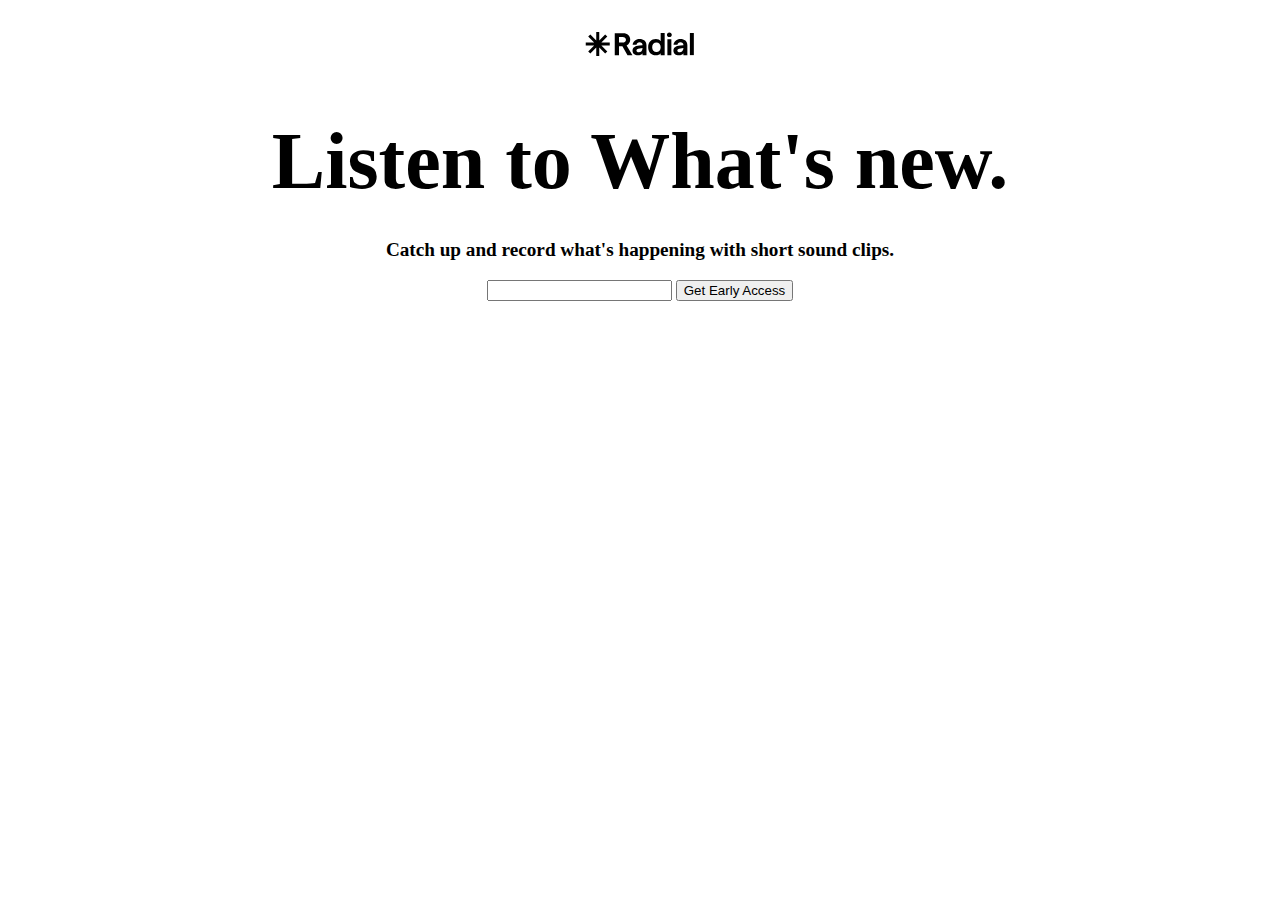
==== index.html @ d4fc0316 "first commit" ====
<!DOCTYPE html>
<html lang="en">
  <head>
    <meta charset="UTF-8" />
    <meta http-equiv="X-UA-Compatible" content="IE=edge" />
    <meta name="viewport" content="width=device-width, initial-scale=1.0" />
    <link rel="stylesheet" href="style.css" />
    <title>Radial FM</title>
  </head>
  <body>
    <div class="container">
      <header>
        <img src="./assets/radial.svg" alt="" class="radial-img" />
      </header>
      <div class="heading text-center">
        <h1>Listen to What's new.</h1>
        <p>Catch up and record what's happening with short sound clips.</p>
      </div>
      <div class="get-access">
        <input type="your email" class="get-access-input" />
        <button class="get-access-btn">Get Early Access</button>
      </div>
    </div>
  </body>
</html>
---- style.css ----
.* {
  padding: 0px;
  margin: 0px;
  box-sizing: border-box;
}

.container {
  max-width: 70vw;
  margin: 0 auto;
}

.text-center {
  text-align: center;
}

.radial-img {
  width: 100%;
  height: 1.5rem;
  padding: 1.5rem 0rem;
}

.heading h1 {
  font-weight: bolder;
  font-size: 5rem;
  margin: 2rem;
}

.heading p {
  font-weight: bolder;
  font-size: 1.2rem;
}

.get-access {
  text-align: center;
}
.get-access-input {
}
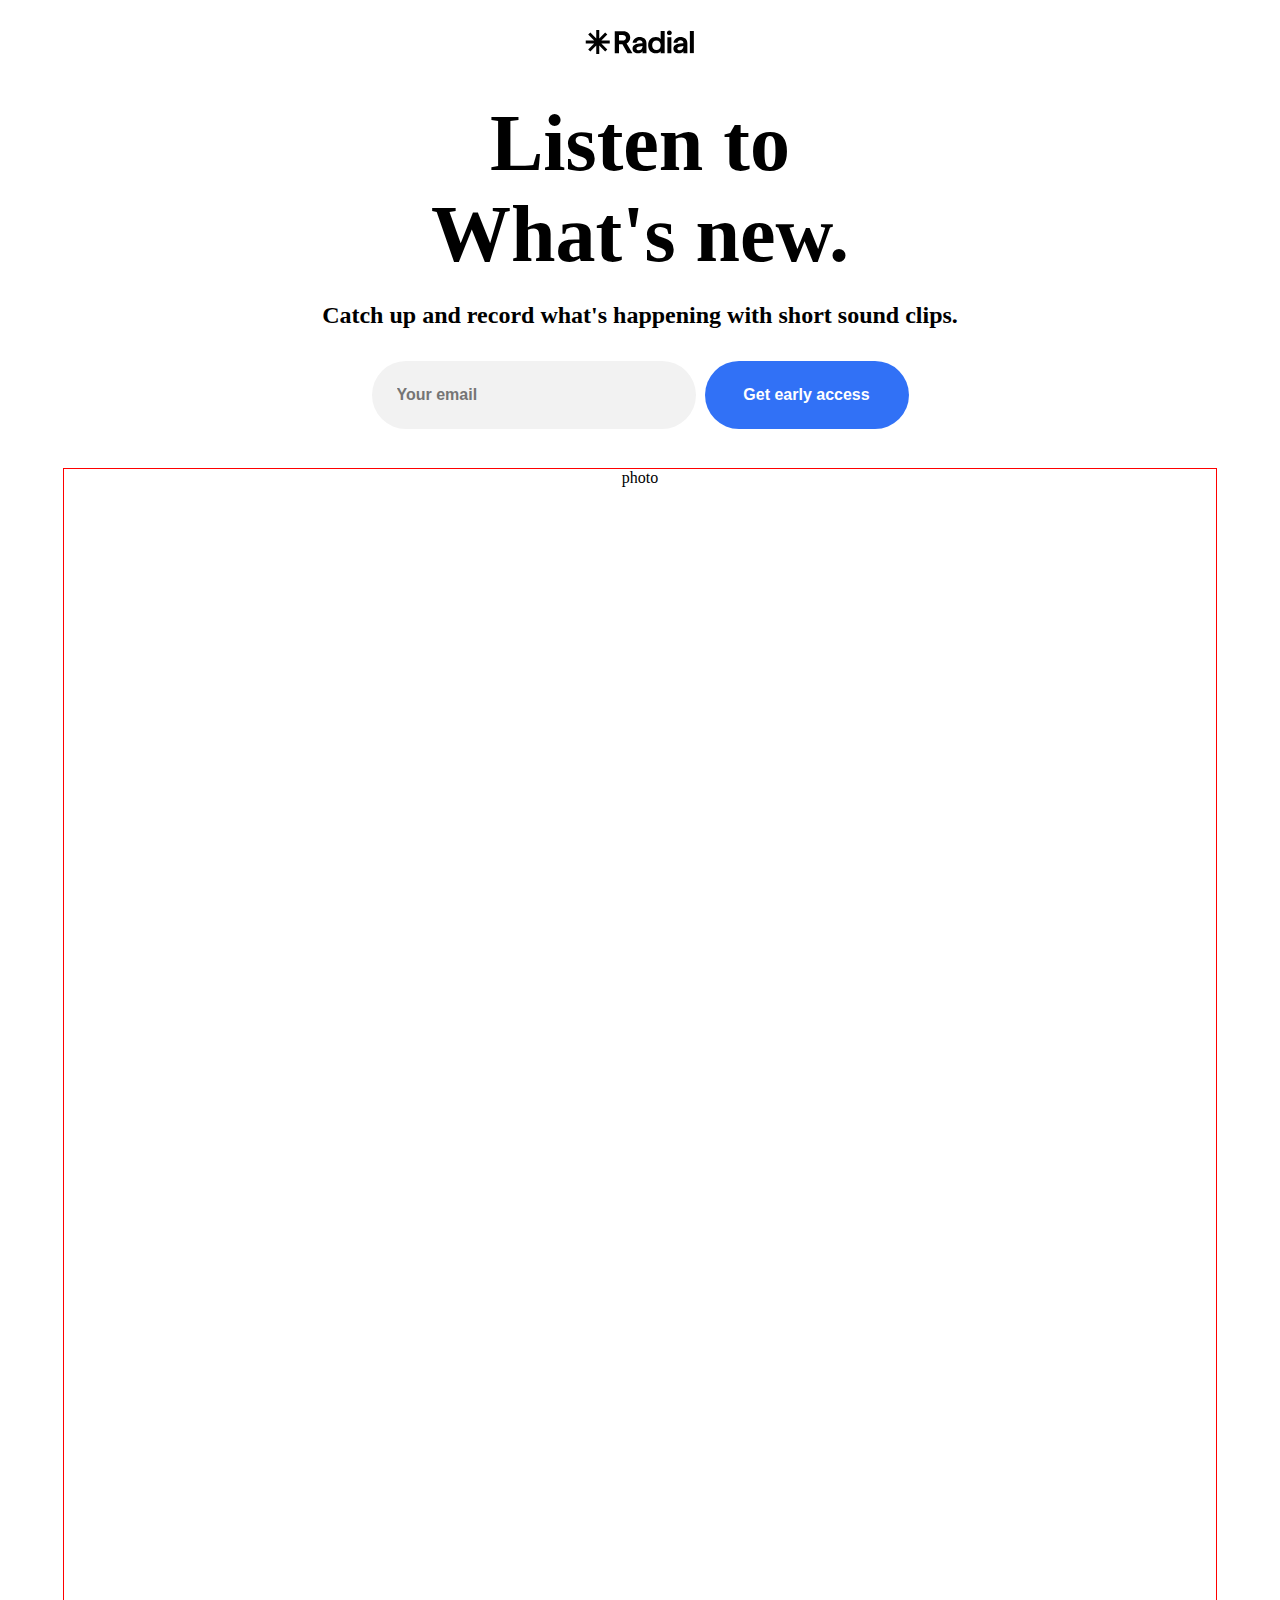
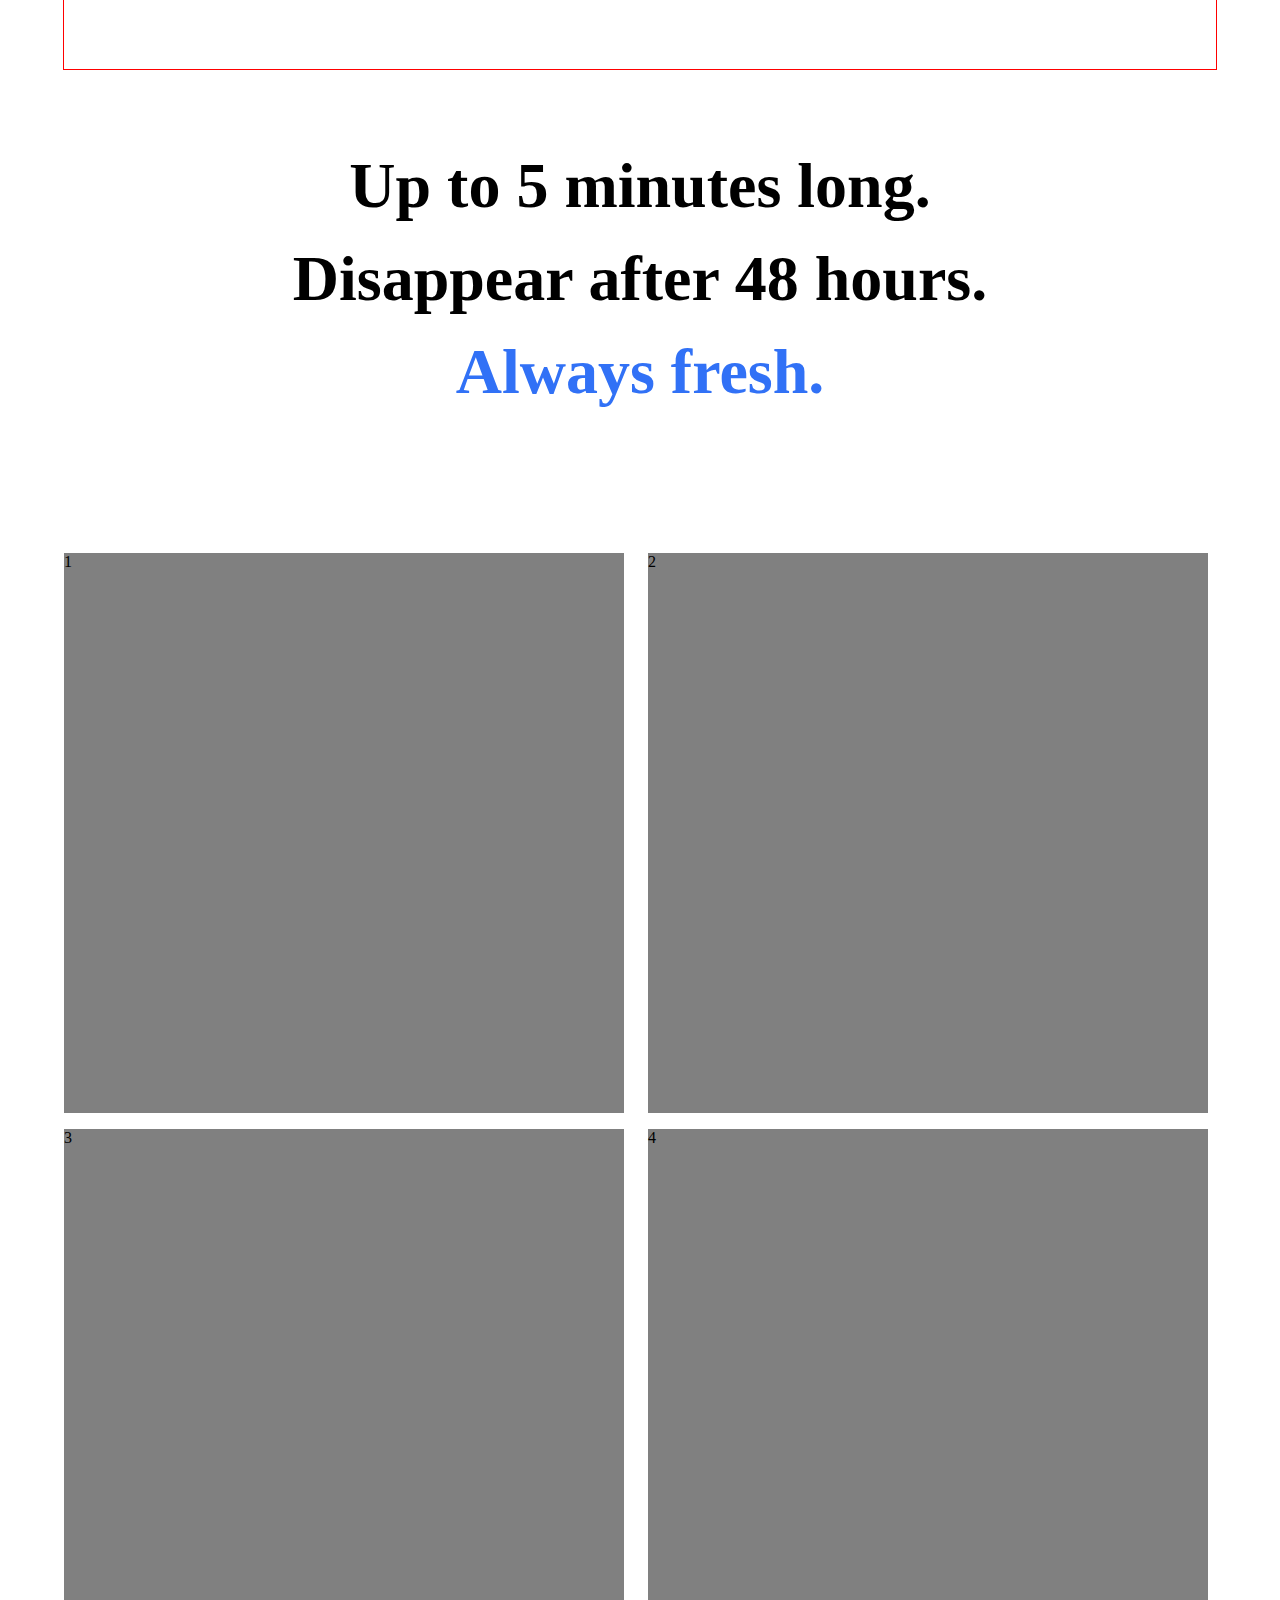
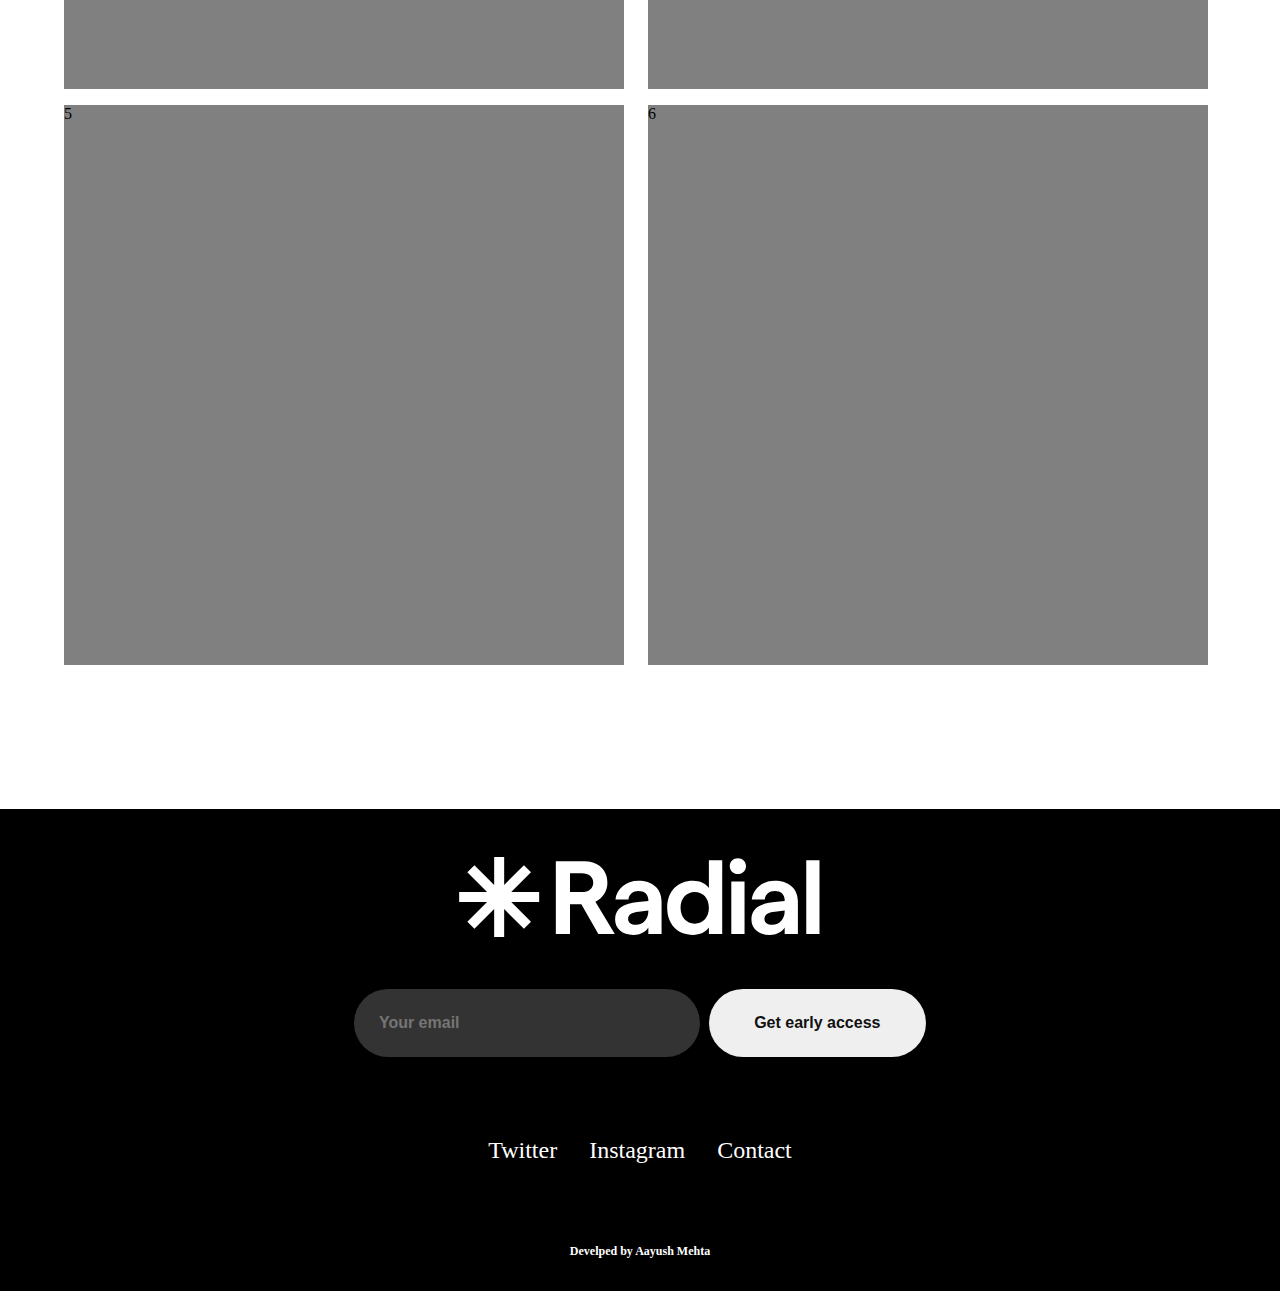
==== commit 5ee740d6: "layout skeleton achieved" ====
--- a/index.html
+++ b/index.html
@@ -8,18 +8,71 @@
     <title>Radial FM</title>
   </head>
   <body>
-    <div class="container">
-      <header>
-        <img src="./assets/radial.svg" alt="" class="radial-img" />
-      </header>
-      <div class="heading text-center">
-        <h1>Listen to What's new.</h1>
-        <p>Catch up and record what's happening with short sound clips.</p>
-      </div>
+    <!-- <div class="container"> -->
+    <header>
+      <img src="./assets/radial.svg" alt="" class="radial-img" />
+    </header>
+    <div class="hero text-center">
+      <!-- <div class="heading text-center"> -->
+      <h1 class="title">
+        Listen to <br />
+        What's new.
+      </h1>
+      <p class="subtitle">
+        Catch up and record what's happening with short sound clips.
+      </p>
+      <!-- </div> -->
       <div class="get-access">
-        <input type="your email" class="get-access-input" />
-        <button class="get-access-btn">Get Early Access</button>
+        <input
+          type="text"
+          name="name"
+          placeholder="Your email"
+          required
+          class="get-access-input bg-light-grey"
+        />
+        <button class="get-access-btn bg-blue color-w">Get early access</button>
       </div>
     </div>
+    <div class="mobile-photo text-center">photo</div>
+    <div class="fresh text-center">
+      <h1>Up to 5 minutes long.</h1>
+      <h1>Disappear after 48 hours.</h1>
+      <h1>Always fresh.</h1>
+    </div>
+    <div class="gridd">
+      <div class="gridd-1">1</div>
+      <div class="gridd-2">2</div>
+      <div class="gridd-3">3</div>
+      <div class="gridd-4">4</div>
+      <div class="gridd-5">5</div>
+      <div class="gridd-6">6</div>
+    </div>
+    <div class="black">
+      <img
+        src="./assets/radial-tansparent.svg"
+        alt=""
+        class="radial-transparent-img"
+      />
+      <div class="get-access">
+        <input
+          type="text"
+          name="name"
+          placeholder="Your email"
+          required
+          class="get-access-input bg-grey"
+        />
+        <button class="get-access-btn color-b">Get early access</button>
+      </div>
+      <div class="connect">
+        <a href="www.twitter.com">Twitter</a>
+        <a href="Instagram">Instagram</a>
+        <a href="Contact">Contact</a>
+      </div>
+      <footer class="text-center">
+        Develped by
+        <a href="https://aayushmehta.com" target="_blank">Aayush Mehta</a>
+      </footer>
+    </div>
+    <!-- </div> -->
   </body>
 </html>
--- a/style.css
+++ b/style.css
@@ -1,13 +1,26 @@
-.* {
+* {
   padding: 0px;
   margin: 0px;
   box-sizing: border-box;
 }
+:root {
+  --bg-blue: #3171f6;
+  --bg-grey: #333;
+  --lightgrey: #f2f2f2;
+  --black: #111;
+  --white: white;
+}
 
-.container {
+a {
+  color: white;
+  text-decoration: none;
+}
+
+/* .container {
+  width: 100vw;
   max-width: 70vw;
   margin: 0 auto;
-}
+} */
 
 .text-center {
   text-align: center;
@@ -16,22 +29,142 @@
 .radial-img {
   width: 100%;
   height: 1.5rem;
-  padding: 1.5rem 0rem;
+  margin-top: 30px;
 }
 
-.heading h1 {
-  font-weight: bolder;
-  font-size: 5rem;
-  margin: 2rem;
+.hero {
+  display: flex;
+  flex-direction: column;
+  gap: 2rem;
+  padding: 40px;
 }
 
-.heading p {
-  font-weight: bolder;
-  font-size: 1.2rem;
+.title {
+  font-size: 5rem;
+}
+
+.subtitle {
+  font-weight: bold;
+  font-size: 1.5rem;
+  margin-top: -10px;
 }
 
 .get-access {
   text-align: center;
 }
+
 .get-access-input {
+  padding: 25px;
+  width: 27%;
+  border-radius: 3rem;
+  border: none;
+  outline: none;
+  color: grey;
+  font-size: 1rem;
+  font-weight: bolder;
 }
+
+.bg-light-grey {
+  background: var(--lightgrey);
+}
+
+.bg-grey {
+  background: var(--bg-grey);
+  /* background: red; */
+}
+
+.bg-blue {
+  background: var(--bg-blue);
+}
+
+.color-b {
+  color: var(--black);
+}
+
+.color-w {
+  color: var(--white);
+}
+
+.get-access-btn {
+  padding: 25px;
+  width: 17%;
+  margin-left: 5px;
+  border-radius: 3rem;
+  border: none;
+  outline: none;
+  font-size: 1rem;
+  font-weight: bold;
+  /* background-color: var(--bg-blue); */
+  cursor: pointer;
+}
+
+.get-access-btn::hover {
+  box-shadow: ;
+}
+
+.mobile-photo {
+  height: 1200px;
+  width: 90%;
+  margin: 0 auto;
+  outline: 1px solid red;
+}
+
+.fresh {
+  display: flex;
+  flex-direction: column;
+  gap: 1.2rem;
+  /* padding: 24px 0px; */
+  font-size: 2rem;
+  margin-top: 5rem;
+}
+
+.fresh h1:last-child {
+  color: #3171f6;
+}
+
+.gridd {
+  display: grid;
+  grid: 1fr 1fr 1fr / 1fr 1fr;
+  gap: 1rem;
+  margin-top: 5rem;
+  margin-bottom: 5rem;
+  padding: 4rem;
+}
+
+.gridd-1,
+.gridd-2,
+.gridd-3,
+.gridd-4,
+.gridd-5,
+.gridd-6 {
+  height: 560px;
+  width: 560px;
+  background-color: grey;
+}
+
+.black {
+  background-color: black;
+}
+
+.radial-transparent-img {
+  width: 100%;
+  margin: 3rem 0rem;
+  height: 5rem;
+  /* margin-top: 30px; */
+}
+
+.connect {
+  margin-top: 5rem;
+  display: flex;
+  gap: 2rem;
+  justify-content: center;
+  font-size: 1.5rem;
+  padding-bottom: 5rem;
+}
+
+footer {
+  color: white;
+  font-size: 0.75rem;
+  font-weight: bold;
+  padding-bottom: 2rem;
+}
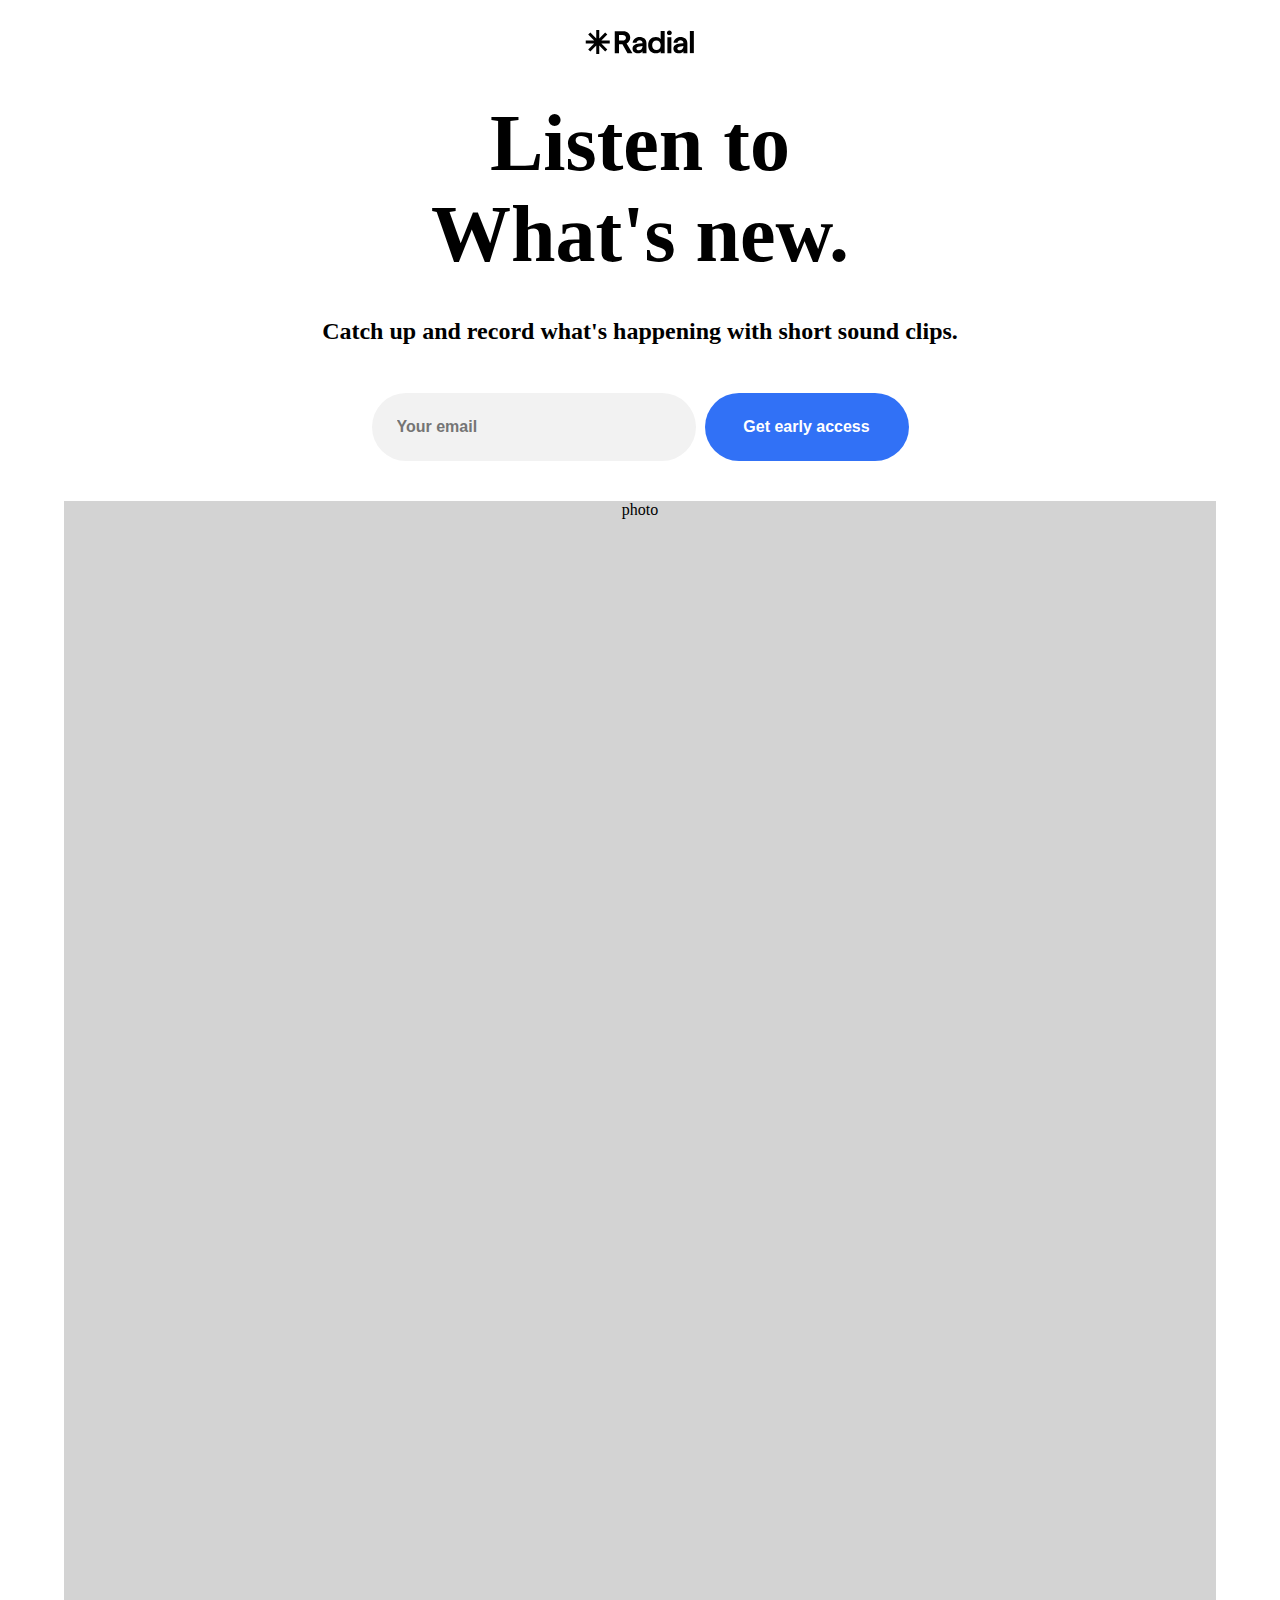
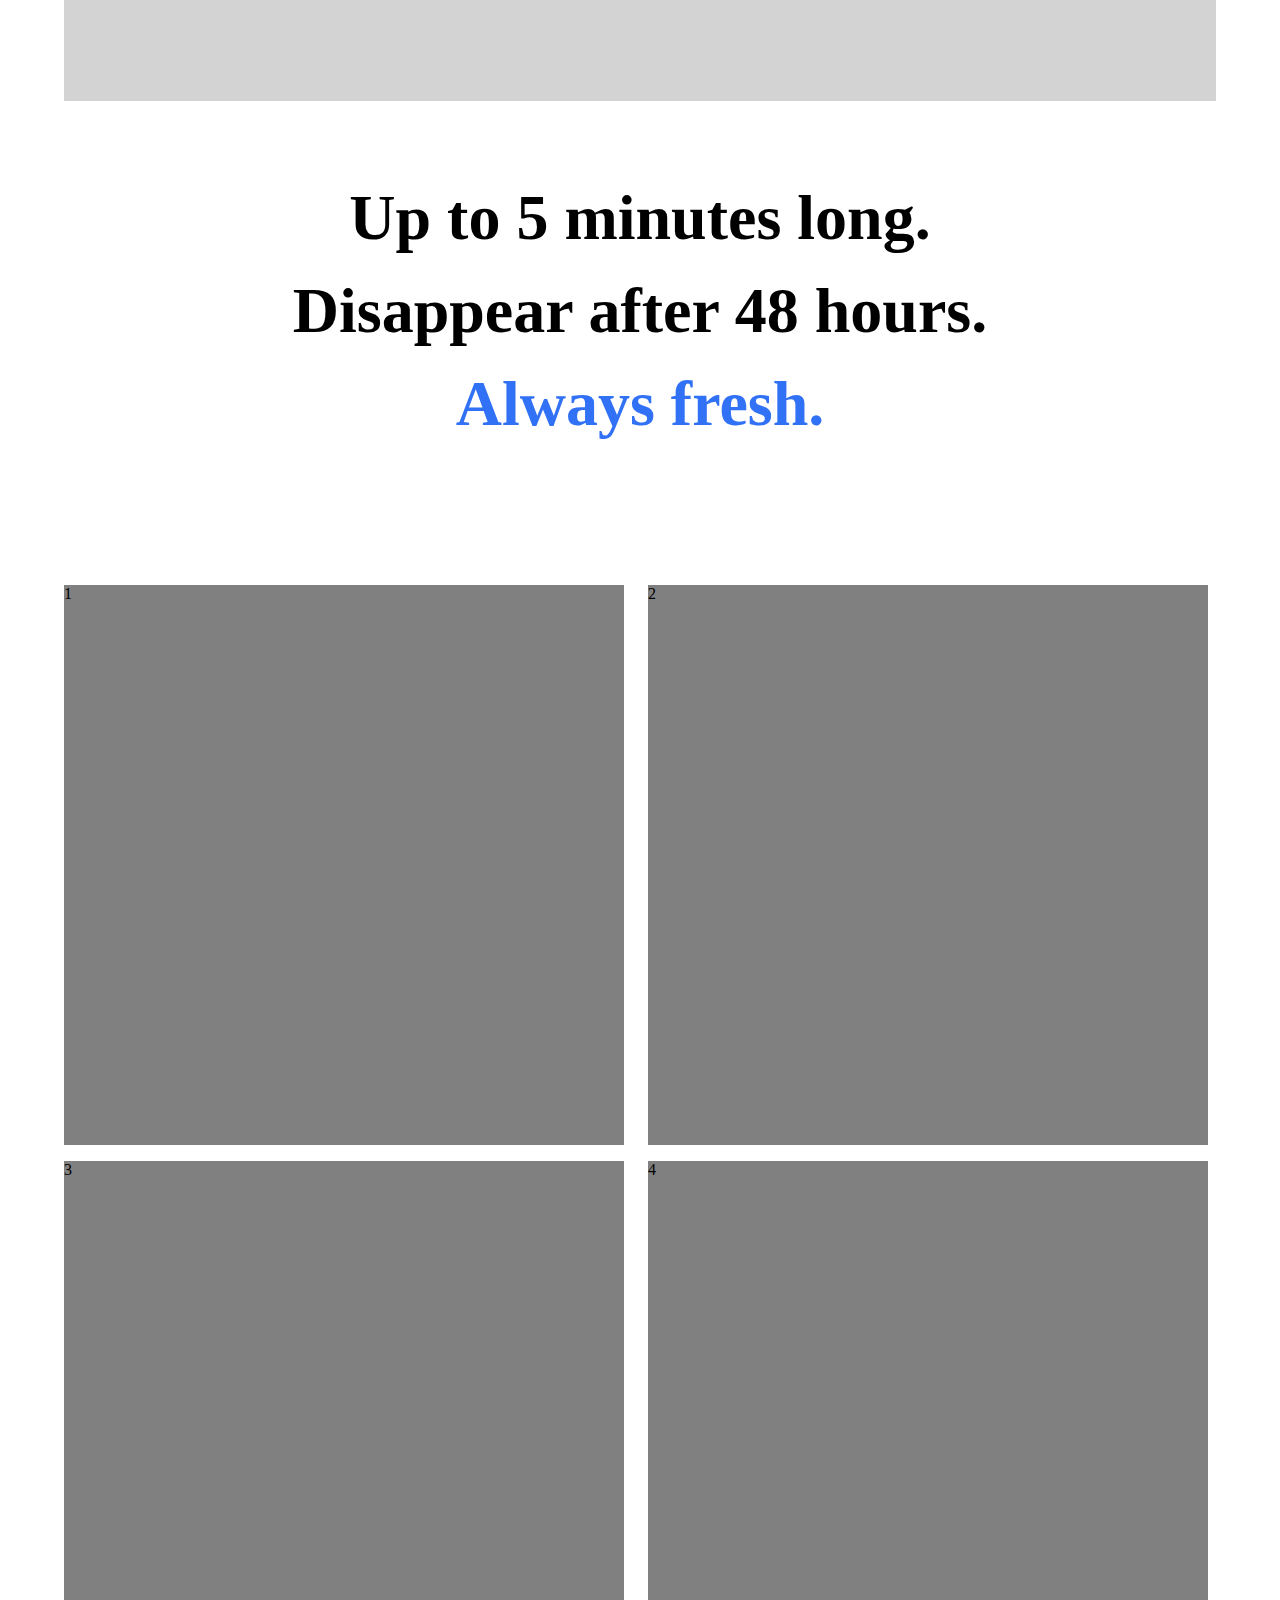
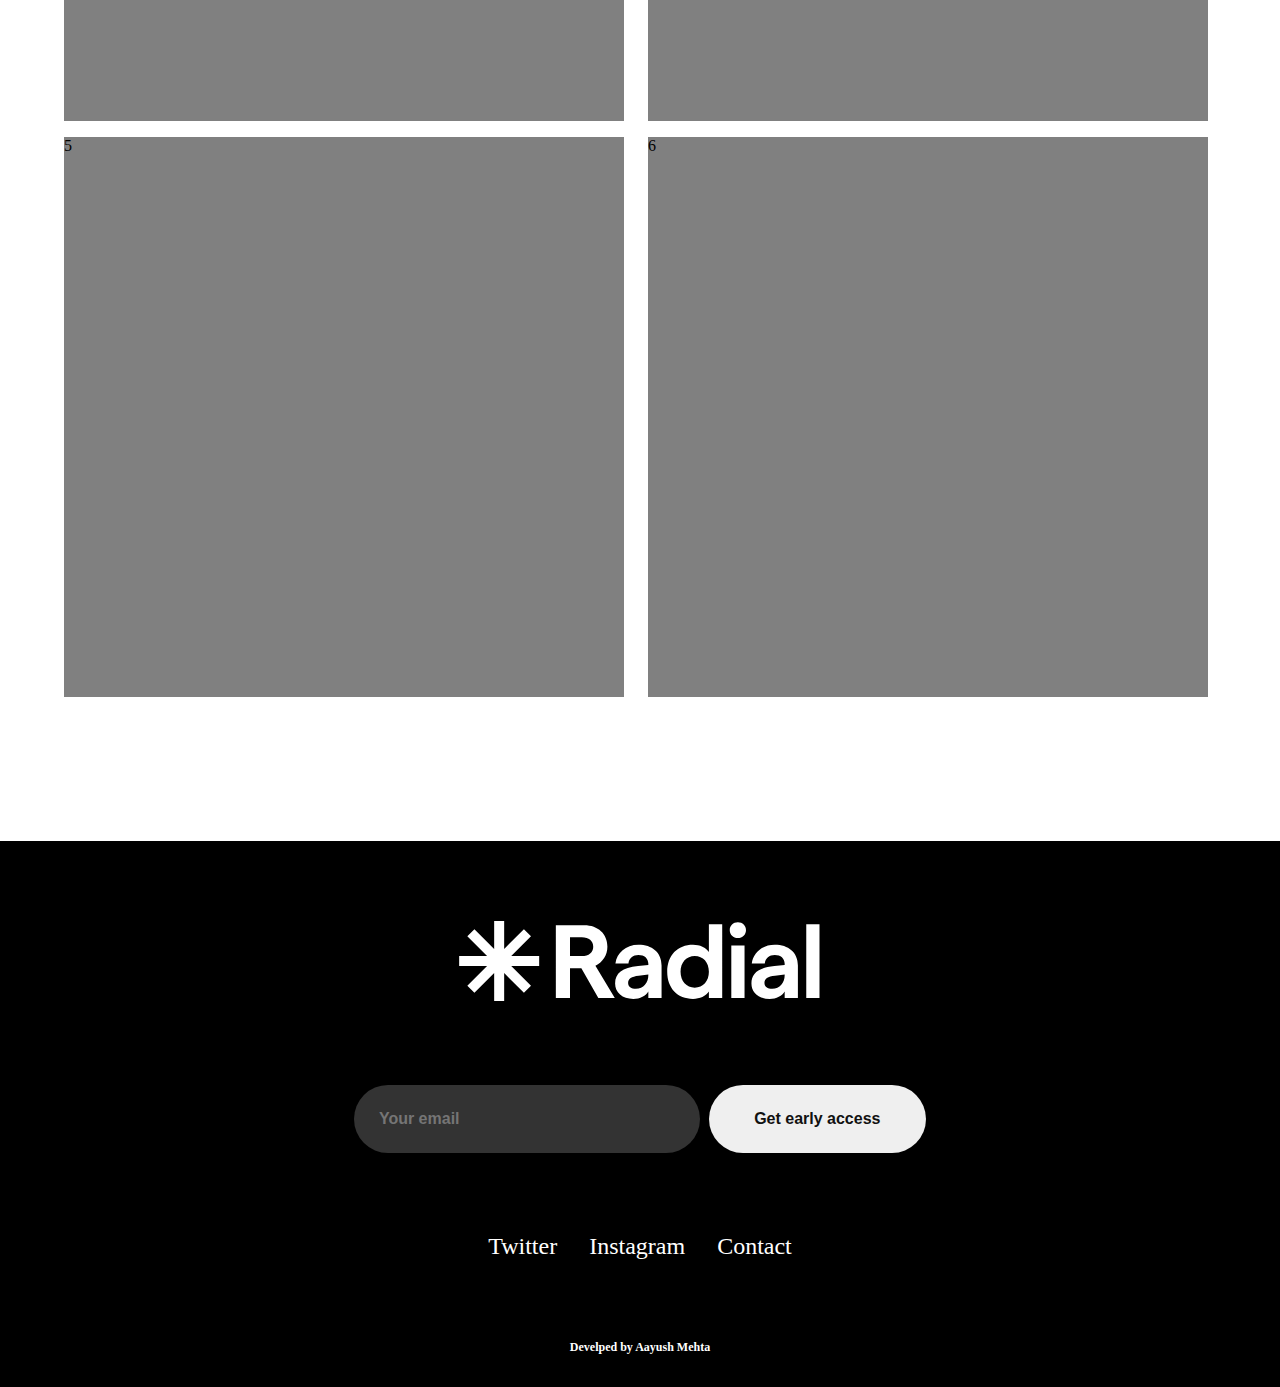
==== commit c1a43716: "layout skeleton achieved" ====
--- a/index.html
+++ b/index.html
@@ -13,7 +13,6 @@
       <img src="./assets/radial.svg" alt="" class="radial-img" />
     </header>
     <div class="hero text-center">
-      <!-- <div class="heading text-center"> -->
       <h1 class="title">
         Listen to <br />
         What's new.
@@ -21,7 +20,6 @@
       <p class="subtitle">
         Catch up and record what's happening with short sound clips.
       </p>
-      <!-- </div> -->
       <div class="get-access">
         <input
           type="text"
--- a/style.css
+++ b/style.css
@@ -35,7 +35,7 @@
 .hero {
   display: flex;
   flex-direction: column;
-  gap: 2rem;
+  gap: 3rem;
   padding: 40px;
 }
 
@@ -94,7 +94,6 @@
   outline: none;
   font-size: 1rem;
   font-weight: bold;
-  /* background-color: var(--bg-blue); */
   cursor: pointer;
 }
 
@@ -106,7 +105,8 @@
   height: 1200px;
   width: 90%;
   margin: 0 auto;
-  outline: 1px solid red;
+  background: lightgray;
+  /* margin-top: 5rem; */
 }
 
 .fresh {
@@ -148,18 +148,17 @@
 
 .radial-transparent-img {
   width: 100%;
-  margin: 3rem 0rem;
+  margin: 5rem 0rem;
   height: 5rem;
   /* margin-top: 30px; */
 }
 
 .connect {
-  margin-top: 5rem;
+  margin: 5rem 0rem;
   display: flex;
   gap: 2rem;
   justify-content: center;
   font-size: 1.5rem;
-  padding-bottom: 5rem;
 }
 
 footer {
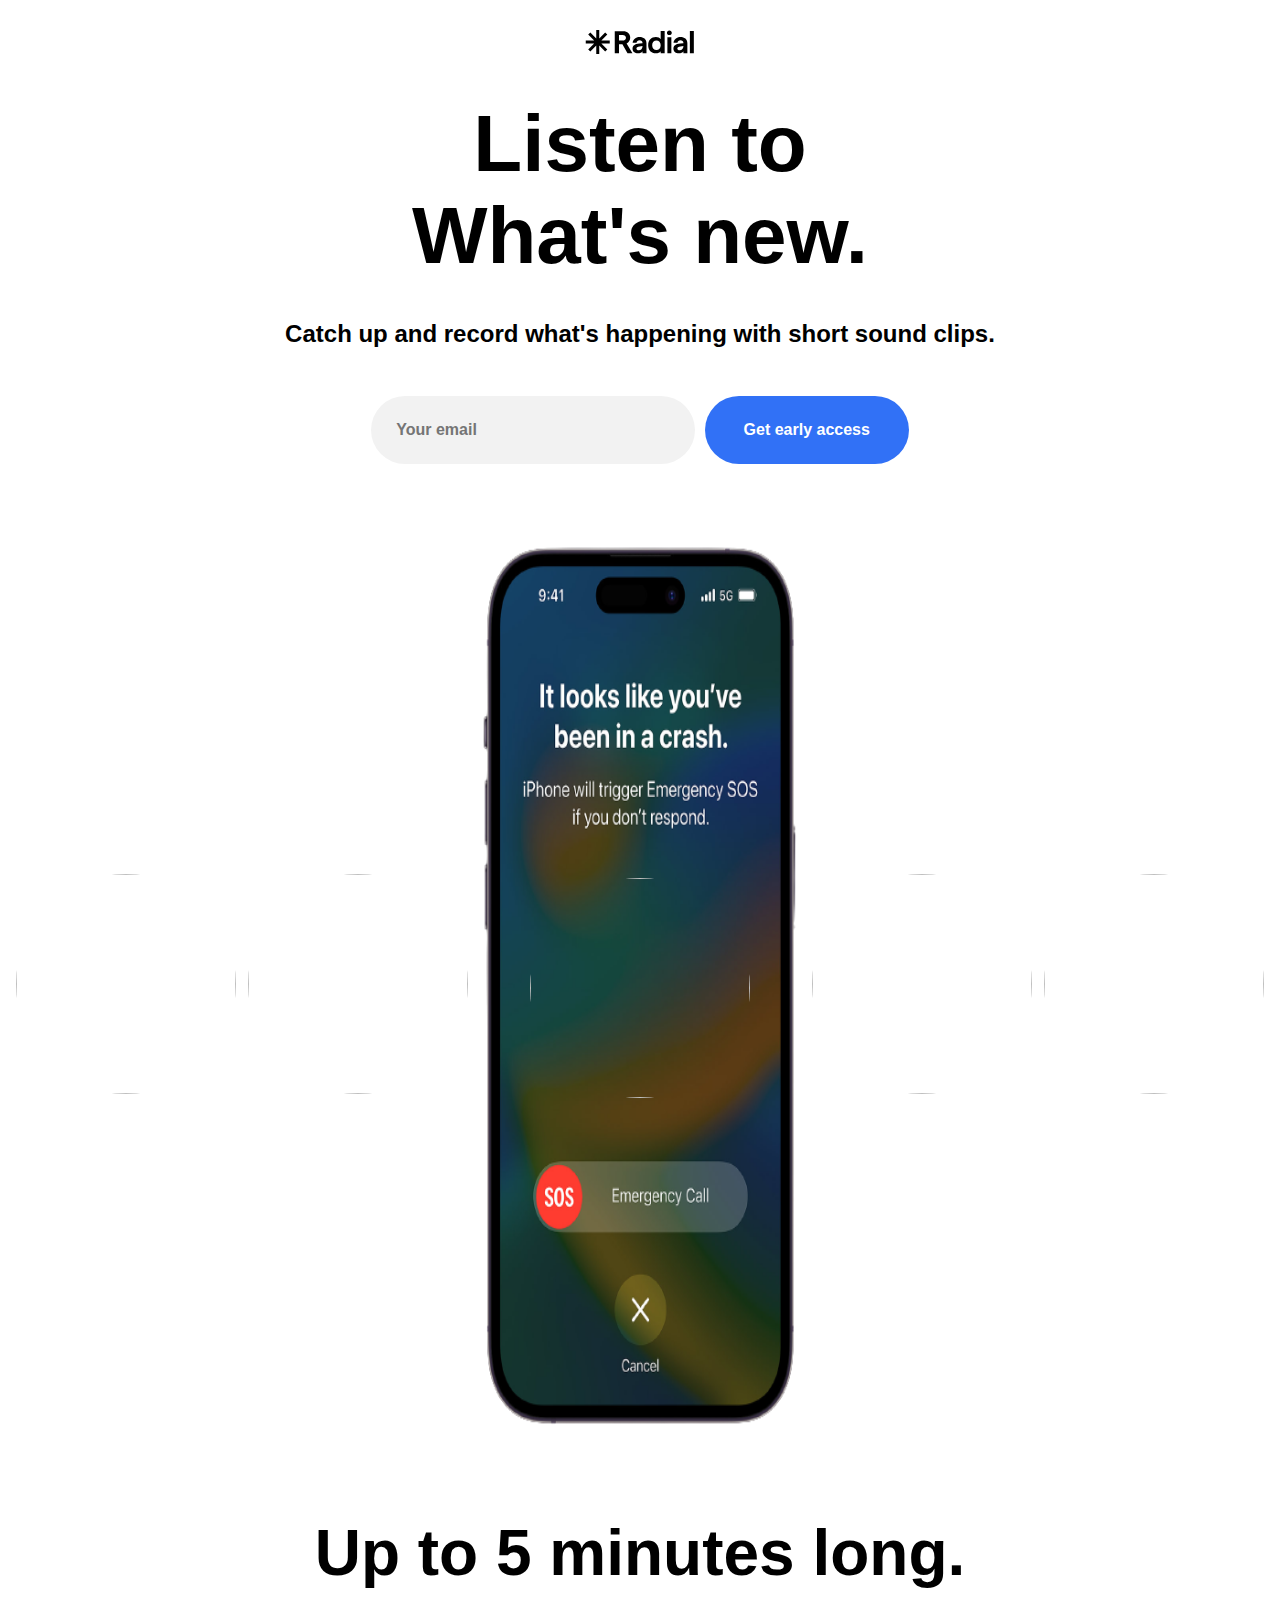
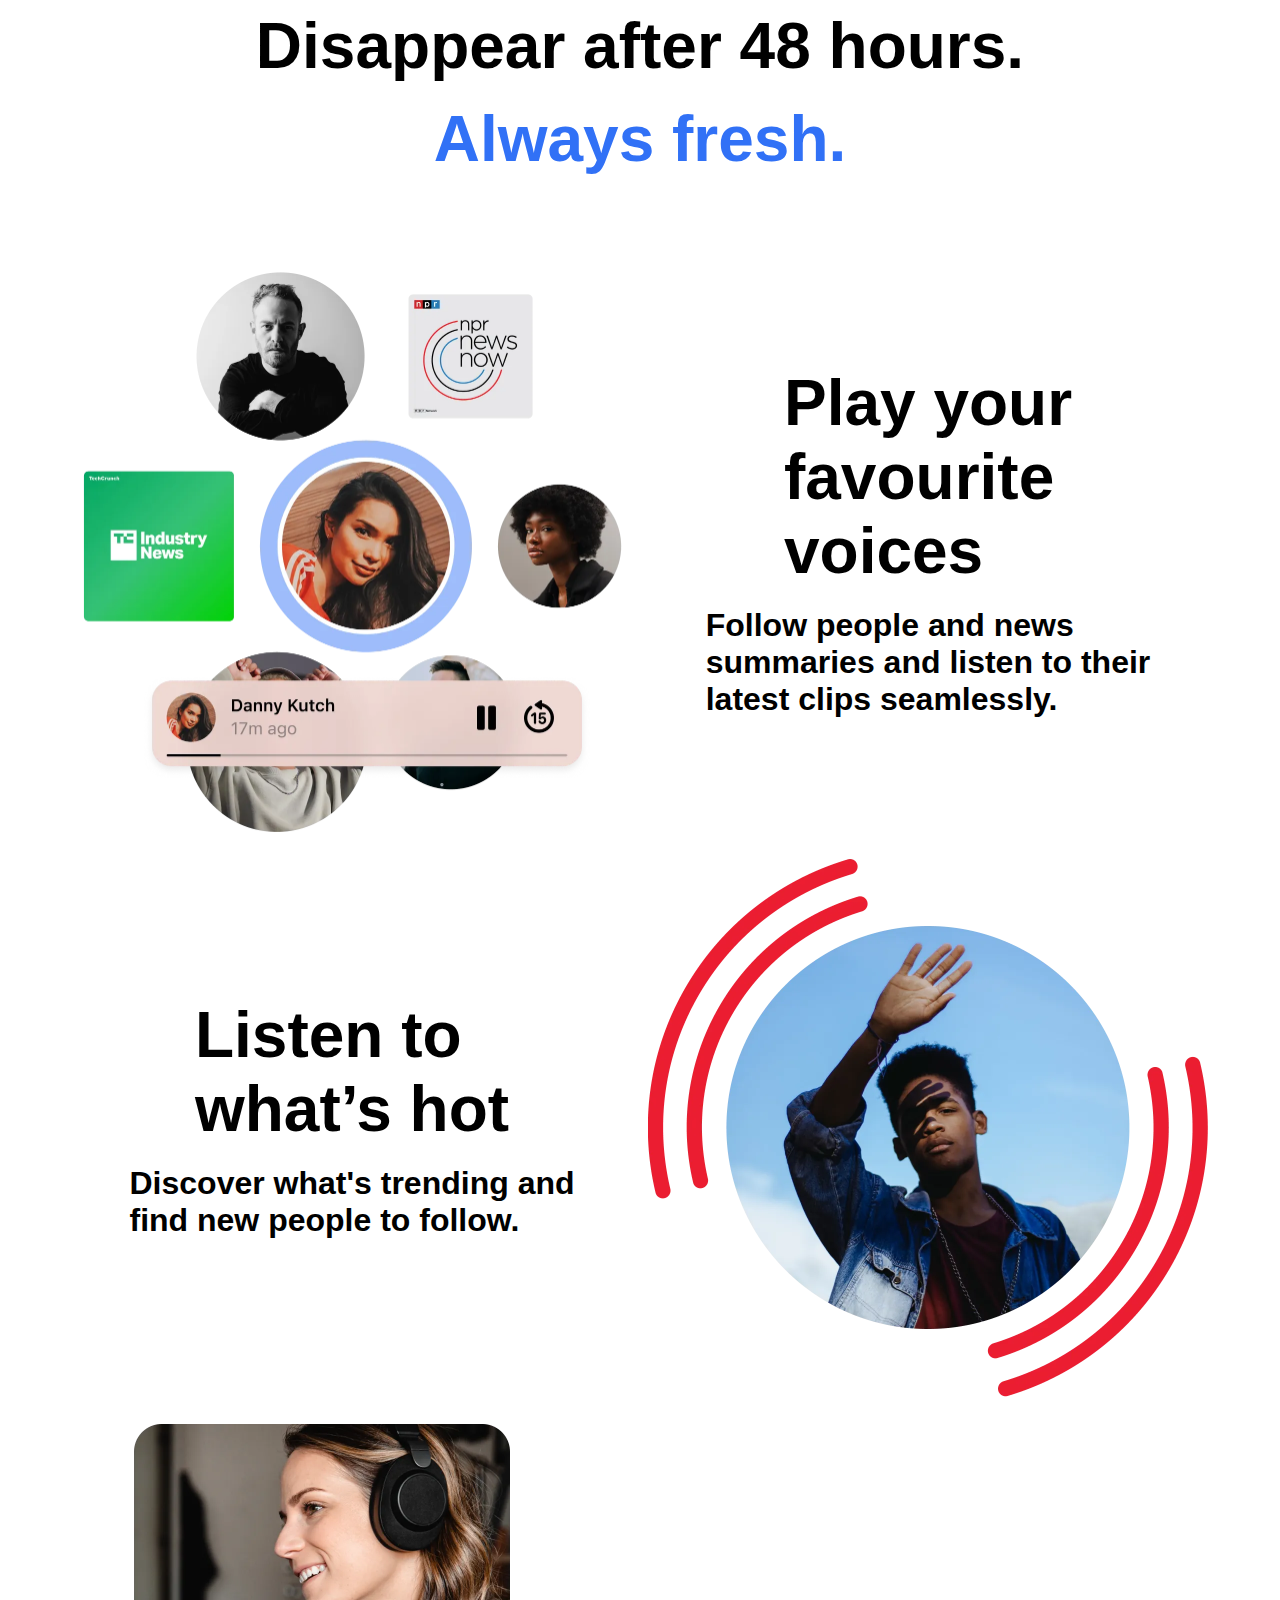
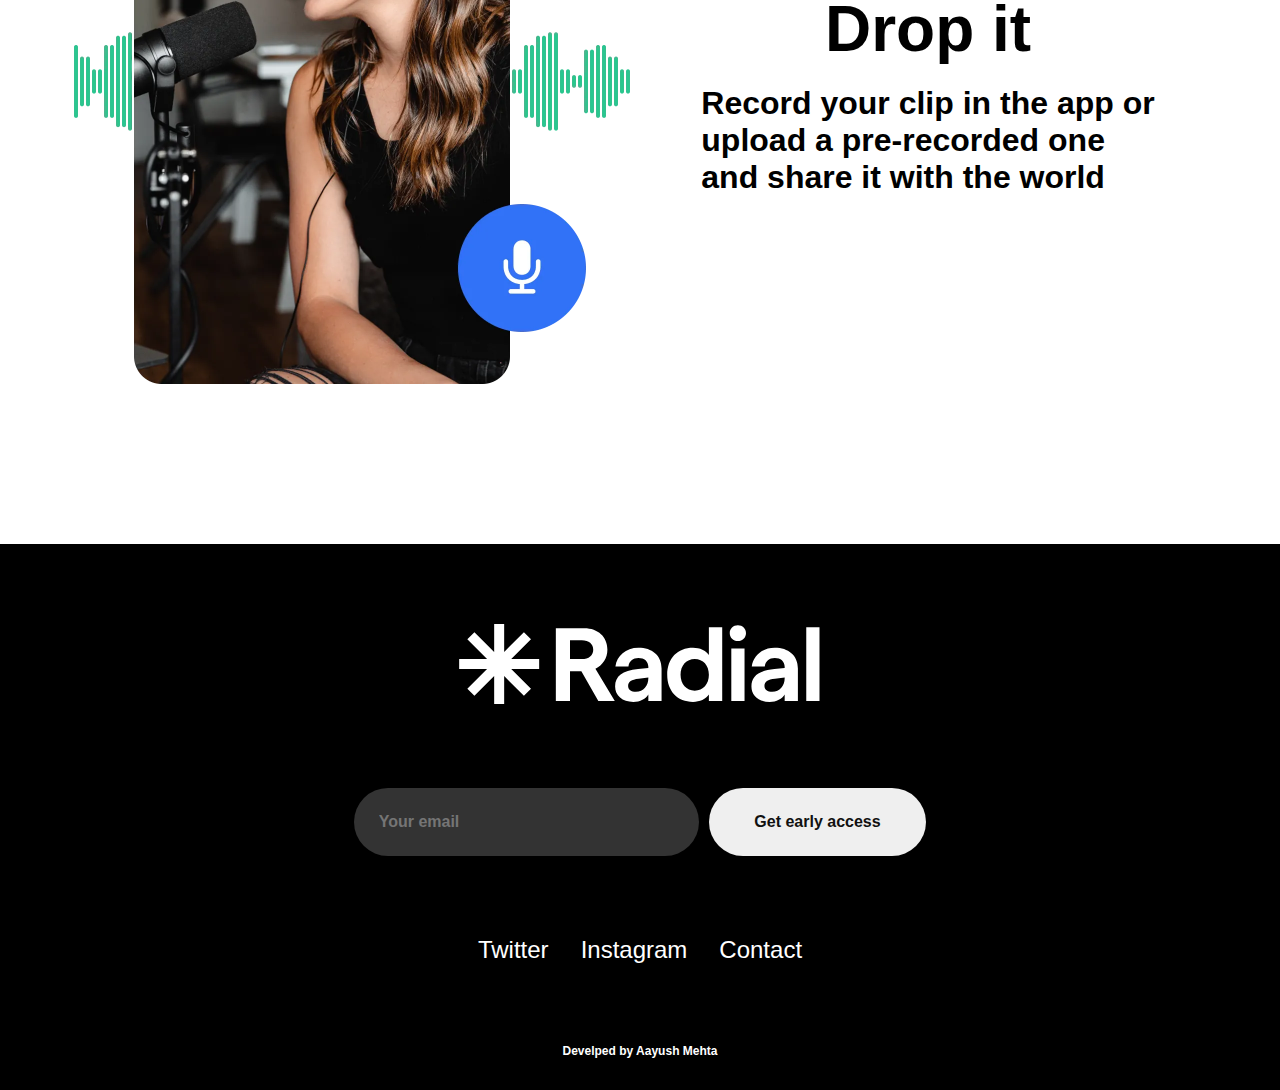
==== commit fd5e5e47: "first draft ready" ====
--- a/index.html
+++ b/index.html
@@ -31,19 +31,69 @@
         <button class="get-access-btn bg-blue color-w">Get early access</button>
       </div>
     </div>
-    <div class="mobile-photo text-center">photo</div>
+    <div class="photos">
+      <div><img src="/assets/choti-1.jpg" alt="" class="photo-1" /></div>
+      <div><img src="/assets/choti-2.jpg" alt="" class="photo-1" /></div>
+      <div class="mobile-img">
+        <img src="/assets/choti-3.jpg" alt="" class="photo-1 photo-3" />
+        <img
+          src="/assets/crash_detection__exqqoqejj3au_large_2x-removebg-preview.png"
+          alt=""
+          class="height"
+        />
+      </div>
+      <div><img src="/assets/choti-4.jpg" alt="" class="photo-1" /></div>
+      <div><img src="/assets/choti-5.jpg" alt="" class="photo-1" /></div>
+    </div>
     <div class="fresh text-center">
       <h1>Up to 5 minutes long.</h1>
       <h1>Disappear after 48 hours.</h1>
       <h1>Always fresh.</h1>
     </div>
     <div class="gridd">
-      <div class="gridd-1">1</div>
-      <div class="gridd-2">2</div>
-      <div class="gridd-3">3</div>
-      <div class="gridd-4">4</div>
-      <div class="gridd-5">5</div>
-      <div class="gridd-6">6</div>
+      <div class="gridd-1">
+        <img src="./assets/prwxOXR8WVGiNu6UcURunlRhec.webp" alt="" />
+      </div>
+      <div class="gridd-2 fresh subtitle">
+        <h1>
+          Play your <br />
+          favourite <br />
+          voices
+        </h1>
+        <p>
+          Follow people and news <br />
+          summaries and listen to their <br />
+          latest clips seamlessly.
+        </p>
+      </div>
+      <div class="gridd-3 fresh subtitle">
+        <h1>
+          Listen to <br />
+          what’s hot
+        </h1>
+        <p>
+          Discover what's trending and <br />
+          find new people to follow.
+        </p>
+      </div>
+      <div class="gridd-4">
+        <img src="./assets/q03m2rY3Xl7OGFZYH35Olnrwik.webp" alt="" />
+      </div>
+      <div class="gridd-5">
+        <img
+          src="./assets/dXIqnNy4HmO7pMlf5vBAhknWX84.webp"
+          alt=""
+          class="headphone"
+        />
+      </div>
+      <div class="gridd-6 fresh subtitle">
+        <h1>Drop it</h1>
+        <p>
+          Record your clip in the app or <br />
+          upload a pre-recorded one <br />
+          and share it with the world
+        </p>
+      </div>
     </div>
     <div class="black">
       <img
--- a/style.css
+++ b/style.css
@@ -2,6 +2,7 @@
   padding: 0px;
   margin: 0px;
   box-sizing: border-box;
+  font-family: sans-serif;
 }
 :root {
   --bg-blue: #3171f6;
@@ -97,25 +98,63 @@
   cursor: pointer;
 }
 
-.get-access-btn::hover {
+/* .get-access-btn::hover {
   box-shadow: ;
-}
-
-.mobile-photo {
-  height: 1200px;
-  width: 90%;
-  margin: 0 auto;
-  background: lightgray;
-  /* margin-top: 5rem; */
+} */
+
+/* .mobile-photo img {
+  .photos {
+    display: flex;
+    gap: 1rem;
+    align-items: center;
+  } */
+.photos {
+  display: flex;
+  gap: 0.75rem;
+  align-items: center;
+  justify-content: center;
+  /* width: 80%; */
+  height: 100vh;
+  margin-bottom: 5rem;
+  margin-top: 2rem;
+}
+
+.photos > * {
+  display: inline;
+  margin: auto 0;
+}
+
+.mobile-img {
+  position: relative;
+}
+
+.photo-1 {
+  height: 220px;
+  width: 220px;
+  border-radius: 50%;
+}
+
+.photo-3 {
+  position: absolute;
+  z-index: 1;
+  top: 50%;
+  left: 50%;
+  transform: translate(-50%, -50%);
+}
+
+.height {
+  height: 100vh;
+  width: 25vw;
 }
 
 .fresh {
   display: flex;
   flex-direction: column;
+  align-items: center;
   gap: 1.2rem;
   /* padding: 24px 0px; */
   font-size: 2rem;
-  margin-top: 5rem;
+  /* margin-top: 5rem; */
 }
 
 .fresh h1:last-child {
@@ -126,9 +165,12 @@
   display: grid;
   grid: 1fr 1fr 1fr / 1fr 1fr;
   gap: 1rem;
-  margin-top: 5rem;
+  justify-self: center;
+  /* margin: 0 auto; */
+  margin-top: 1rem;
   margin-bottom: 5rem;
-  padding: 4rem;
+  padding: 5rem;
+  /* padding-left: 5rem; */
 }
 
 .gridd-1,
@@ -137,10 +179,27 @@
 .gridd-4,
 .gridd-5,
 .gridd-6 {
+  justify-content: center;
   height: 560px;
   width: 560px;
-  background-color: grey;
-}
+  object-fit: fill;
+}
+
+img {
+  border-radius: 20px;
+  height: 560px;
+  width: 560px;
+}
+
+/* .gridd-2,
+.gridd-3,
+.gridd-6 {
+  padding-top: 4rem;
+} */
+
+/* .headphone {
+  width: 440px;
+} */
 
 .black {
   background-color: black;
@@ -150,7 +209,7 @@
   width: 100%;
   margin: 5rem 0rem;
   height: 5rem;
-  /* margin-top: 30px; */
+  margin-top: 5rem;
 }
 
 .connect {
